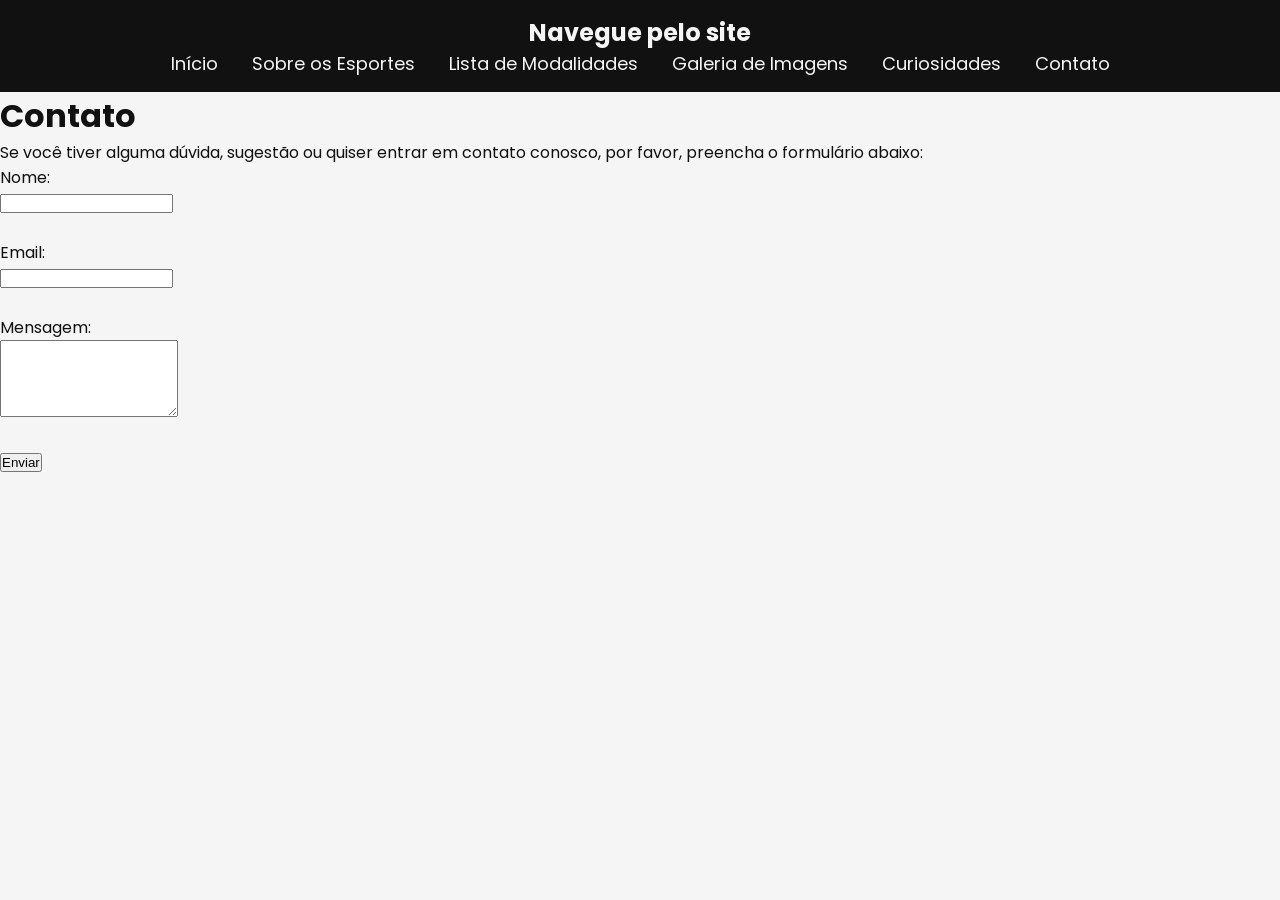
==== contato.html @ bbb94e2d "TESTE 1 Mandei todos os arquivos da primeira versão" ====
<!DOCTYPE html>
<html lang="pt-BR">
<head>
    <meta charset="UTF-8">
    <meta name="viewport" content="width=device-width, initial-scale=1.0">
    <title>Contato - Esportes: Saúde e Lazer</title>
    <link rel="stylesheet" href="styles/index.css">
</head>
<body>
    <nav id="menu">
        <h2>Navegue pelo site</h2>
        <a href="index.html">Início</a>
        <a href="sobre.html">Sobre os Esportes</a>
        <a href="#lista">Lista de Modalidades</a>
        <a href="galeria.html">Galeria de Imagens</a>
        <a href="curiosidades.html">Curiosidades</a>
        <a href="contato.html">Contato</a>
    </nav>

    <div class="principal">
        <h1>Contato</h1>
        <p>Se você tiver alguma dúvida, sugestão ou quiser entrar em contato conosco, por favor, preencha o formulário abaixo:</p>

        <form action="enviar_contato.php" method="post">
            <label for="nome">Nome:</label><br>
            <input type="text" id="nome" name="nome" required><br><br>

            <label for="email">Email:</label><br>
            <input type="email" id="email" name="email" required><br><br>

            <label for="mensagem">Mensagem:</label><br>
            <textarea id="mensagem" name="mensagem" rows="5" required></textarea><br><br>

            <input type="submit" value="Enviar">
        </form>

    </div>
</body>
</html>
---- styles/index.css ----
@import url('https://fonts.googleapis.com/css2?family=Poppins:ital,wght@0,100;0,200;0,300;0,400;0,500;0,600;0,700;0,800;0,900;1,100;1,200;1,300;1,400;1,500;1,600;1,700;1,800;1,900&display=swap');

:root {
    --cor1: #111111;
    --cor2: #222222;
    --cor3: #00C853;
    --cor4: #00E5FF;
    --cor5: #F5F5F5;
    --cor6: #FFB300;
}

* {
    margin: 0;
    padding: 0;
    box-sizing: border-box;
}

body {
    font-family: 'Poppins', sans-serif;
    background-color: var(--cor5);
    color: var(--cor1);
}

#menu {
    background-color: var(--cor1);
    color: var(--cor5);
    text-align: center;
    padding: 15px 0;
}
#menu a {
    color: var(--cor5);
    text-decoration: none;
    margin: 0 15px;
    font-size: 18px;
}

#menu a:hover {
    color: var(--cor3);
}  
ul {
    list-style: none;
}

#rodape {
    background-color: var(--cor1);
    color: var(--cor5);
    text-align: center;
    padding: 20px;
    margin-top: 30px;
}

.titulo-rodape {
    font-size: 20px;
    margin-bottom: 8px;
    font-weight: 600;
}

.texto-rodape {
    font-size: 14px;
    margin-bottom: 8px;
}

.copyright {
    font-size: 13px;
    opacity: 0.8;
}
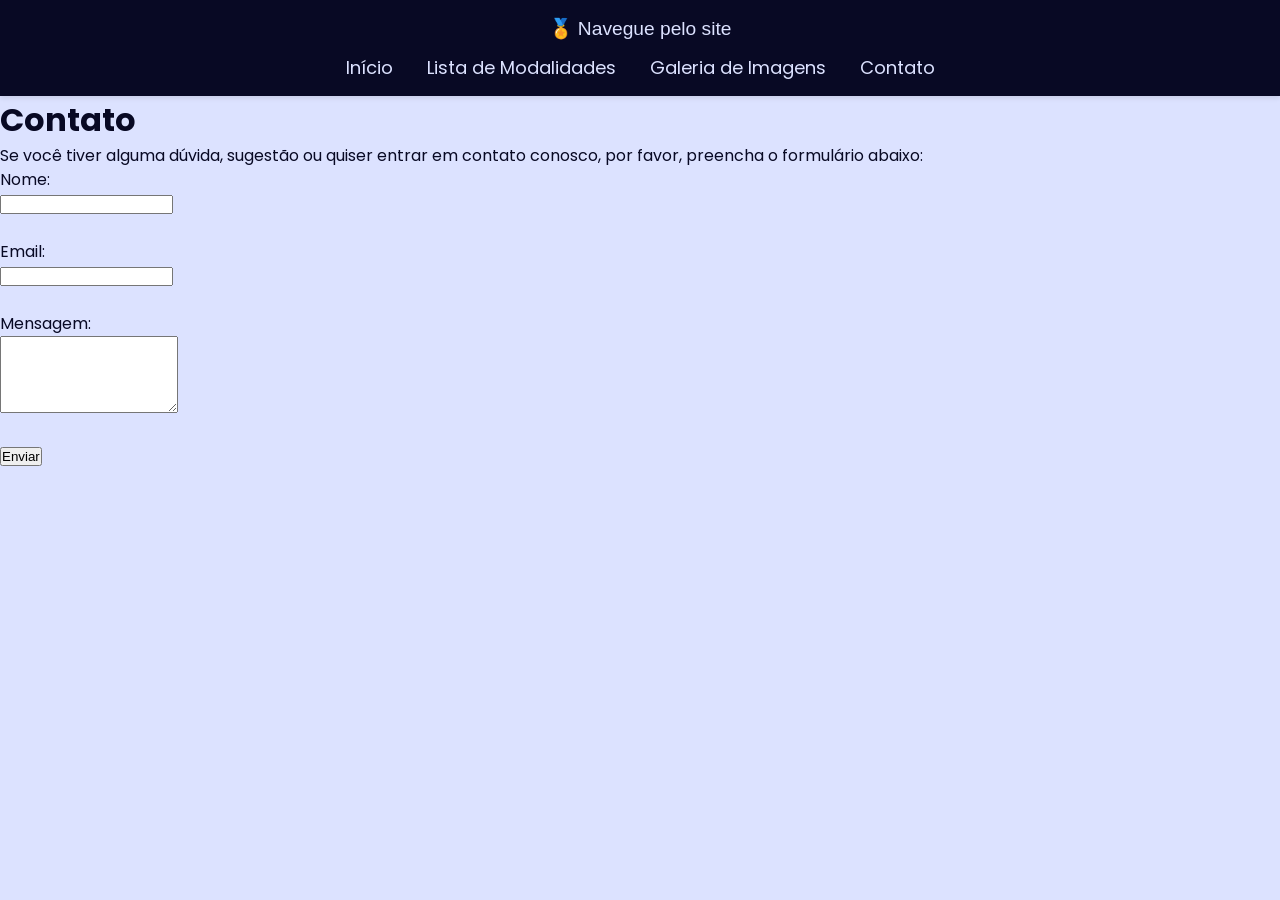
==== commit 89ac7f2d: "adicionei coisas novas  ggdgdg" ====
--- a/contato.html
+++ b/contato.html
@@ -1,25 +1,26 @@
 <!DOCTYPE html>
 <html lang="pt-BR">
+
 <head>
     <meta charset="UTF-8">
     <meta name="viewport" content="width=device-width, initial-scale=1.0">
     <title>Contato - Esportes: Saúde e Lazer</title>
     <link rel="stylesheet" href="styles/index.css">
 </head>
+
 <body>
     <nav id="menu">
-        <h2>Navegue pelo site</h2>
+        <h2>🏅 Navegue pelo site</h2>
         <a href="index.html">Início</a>
-        <a href="sobre.html">Sobre os Esportes</a>
-        <a href="#lista">Lista de Modalidades</a>
+        <a href="index.html#lista">Lista de Modalidades</a>
         <a href="galeria.html">Galeria de Imagens</a>
-        <a href="curiosidades.html">Curiosidades</a>
         <a href="contato.html">Contato</a>
     </nav>
 
     <div class="principal">
         <h1>Contato</h1>
-        <p>Se você tiver alguma dúvida, sugestão ou quiser entrar em contato conosco, por favor, preencha o formulário abaixo:</p>
+        <p>Se você tiver alguma dúvida, sugestão ou quiser entrar em contato conosco, por favor, preencha o formulário
+            abaixo:</p>
 
         <form action="enviar_contato.php" method="post">
             <label for="nome">Nome:</label><br>
@@ -36,4 +37,5 @@
 
     </div>
 </body>
+
 </html>
--- a/styles/index.css
+++ b/styles/index.css
@@ -1,12 +1,15 @@
 @import url('https://fonts.googleapis.com/css2?family=Poppins:ital,wght@0,100;0,200;0,300;0,400;0,500;0,600;0,700;0,800;0,900;1,100;1,200;1,300;1,400;1,500;1,600;1,700;1,800;1,900&display=swap');
 
 :root {
-    --cor1: #111111;
-    --cor2: #222222;
-    --cor3: #00C853;
-    --cor4: #00E5FF;
-    --cor5: #F5F5F5;
-    --cor6: #FFB300;
+    --cor1: rgb(8, 9, 36);
+    --cor2: rgb(24, 27, 65);
+    --cor3: rgb(45, 53, 105);
+    --cor4: rgb(255, 190, 118);
+    --cor5: rgb(255, 225, 200);
+    --cor6: rgb(165, 178, 245);
+    --cor7: rgb(220, 226, 255);
+    --container-max: 1200px;
+    --transition-padrao: all 0.3s ease;
 }
 
 * {
@@ -17,50 +20,269 @@
 
 body {
     font-family: 'Poppins', sans-serif;
-    background-color: var(--cor5);
-    color: var(--cor1);
+    background-color: var(--cor7);
+    color: var(--cor1);
+    line-height: 1.5;
+}
+
+.container {
+    max-width: var(--container-max);
+    margin: 0 auto;
+    padding: 0 20px;
 }
 
 #menu {
     background-color: var(--cor1);
-    color: var(--cor5);
+    color: var(--cor7);
     text-align: center;
     padding: 15px 0;
-}
+    position: sticky;
+    top: 0;
+    z-index: 100;
+    box-shadow: 0 2px 5px rgba(0, 0, 0, 0.1);
+}
+
+#menu h2 {
+    font-size: 1.2rem;
+    margin-bottom: 10px;
+    font-weight: 500;
+}
+
 #menu a {
-    color: var(--cor5);
+    color: var(--cor7);
     text-decoration: none;
     margin: 0 15px;
     font-size: 18px;
+    display: inline-block;
+    transition: var(--transition-padrao);
 }
 
 #menu a:hover {
+    color: var(--cor4);
+}
+
+#menu a:focus {
+    outline: 2px solid var(--cor4);
+    outline-offset: 4px;
+    border-radius: 4px;
+}
+
+#topo {
+    text-align: center;
+    padding: 40px 20px 20px;
+    background: linear-gradient(135deg, var(--cor2), var(--cor1));
+    color: white;
+    margin-bottom: 30px;
+    border-radius: 0 0 30px 30px;
+}
+
+#topo h1 {
+    font-size: 2.2rem;
+    margin-bottom: 12px;
+}
+
+#topo p {
+    font-size: 1.2rem;
+    max-width: 700px;
+    margin: 0 auto;
+    opacity: 0.9;
+}
+
+#conteudo-principal h2 {
+    color: var(--cor1);
+    border-left: 5px solid var(--cor4);
+    padding-left: 15px;
+    margin: 30px 0 20px;
+}
+
+.destaque {
+    font-weight: 700;
     color: var(--cor3);
-}  
-ul {
+    background-color: var(--cor4);
+    padding: 2px 6px;
+    border-radius: 12px;
+}
+
+.imagem-principal {
+    max-width: 100%;
+    height: auto;
+    border-radius: 20px;
+    margin: 30px 0;
+    box-shadow: 0 8px 20px rgba(0, 0, 0, 0.1);
+    display: block;
+    background: linear-gradient(135deg, var(--cor3), var(--cor2));
+    min-height: 200px;
+    object-fit: cover;
+}
+
+#conteudo-principal h3 {
+    margin: 40px 0 20px;
+    font-size: 1.8rem;
+}
+
+.grid-lista {
+    display: grid;
+    grid-template-columns: repeat(auto-fill, minmax(200px, 1fr));
+    gap: 15px;
+    list-style-position: inside;
+    padding: 0;
+    margin-bottom: 40px;
+}
+
+.grid-lista li {
+    background-color: white;
+    border-radius: 40px;
+    padding: 10px 15px;
+    transition: var(--transition-padrao);
+    border: 1px solid rgba(0, 0, 0, 0.05);
+}
+
+.grid-lista li:hover {
+    transform: translateY(-3px);
+    box-shadow: 0 8px 16px rgba(0, 0, 0, 0.1);
+}
+
+.grid-lista li a {
+    text-decoration: none;
+    color: var(--cor2);
+    font-weight: 500;
+    display: block;
+}
+
+.grid-lista li a:hover {
+    color: var(--cor4);
+}
+
+#equipe {
+    background-color: var(--cor6);
+    padding: 40px 20px;
+    margin-top: 50px;
+    text-align: center;
+}
+
+#equipe h2 {
+    color: var(--cor1);
+    margin-bottom: 30px;
+    font-size: 2rem;
+}
+
+.grid-equipe {
+    display: grid;
+    grid-template-columns: repeat(auto-fit, minmax(220px, 1fr));
+    gap: 25px;
+    max-width: 1000px;
+    margin: 0 auto;
     list-style: none;
+}
+
+.grid-equipe li {
+    background-color: white;
+    border-radius: 20px;
+    padding: 20px 10px;
+    transition: var(--transition-padrao);
+    box-shadow: 0 4px 12px rgba(0, 0, 0, 0.05);
+}
+
+.grid-equipe li:hover {
+    transform: translateY(-6px);
+    background-color: var(--cor4);
+}
+
+.grid-equipe li a {
+    text-decoration: none;
+    font-weight: 600;
+    color: var(--cor1);
+    font-size: 1.1rem;
+}
+
+.grid-equipe li a:hover {
+    color: var(--cor2);
 }
 
 #rodape {
     background-color: var(--cor1);
     color: var(--cor5);
     text-align: center;
-    padding: 20px;
-    margin-top: 30px;
+    padding: 40px 20px;
+    margin-top: 0;
 }
 
 .titulo-rodape {
-    font-size: 20px;
-    margin-bottom: 8px;
+    font-size: 1.5rem;
+    margin-bottom: 12px;
     font-weight: 600;
 }
 
 .texto-rodape {
-    font-size: 14px;
-    margin-bottom: 8px;
+    font-size: 1rem;
+    margin-bottom: 12px;
+    max-width: 500px;
+    margin-left: auto;
+    margin-right: auto;
 }
 
 .copyright {
-    font-size: 13px;
+    font-size: 0.85rem;
     opacity: 0.8;
+    margin-top: 20px;
+    border-top: 1px solid rgba(255, 255, 255, 0.2);
+    display: inline-block;
+    padding-top: 20px;
+}
+
+@media (max-width: 768px) {
+    #menu a {
+        display: block;
+        margin: 8px 0;
+        padding: 6px;
+    }
+
+    #menu h2 {
+        font-size: 1rem;
+    }
+
+    #topo h1 {
+        font-size: 1.8rem;
+    }
+
+    #topo p {
+        font-size: 1rem;
+    }
+
+    .grid-lista {
+        grid-template-columns: 1fr;
+        gap: 10px;
+    }
+
+    .grid-equipe {
+        grid-template-columns: 1fr;
+        gap: 15px;
+    }
+}
+
+@media (max-width: 480px) {
+    body {
+        font-size: 14px;
+    }
+
+    #menu a {
+        font-size: 16px;
+    }
+
+    .titulo-rodape {
+        font-size: 1.2rem;
+    }
+
+    .imagem-principal {
+        border-radius: 12px;
+    }
+}
+
+html {
+    scroll-behavior: smooth;
+}
+
+::selection {
+    background-color: var(--cor4);
+    color: var(--cor1);
 }
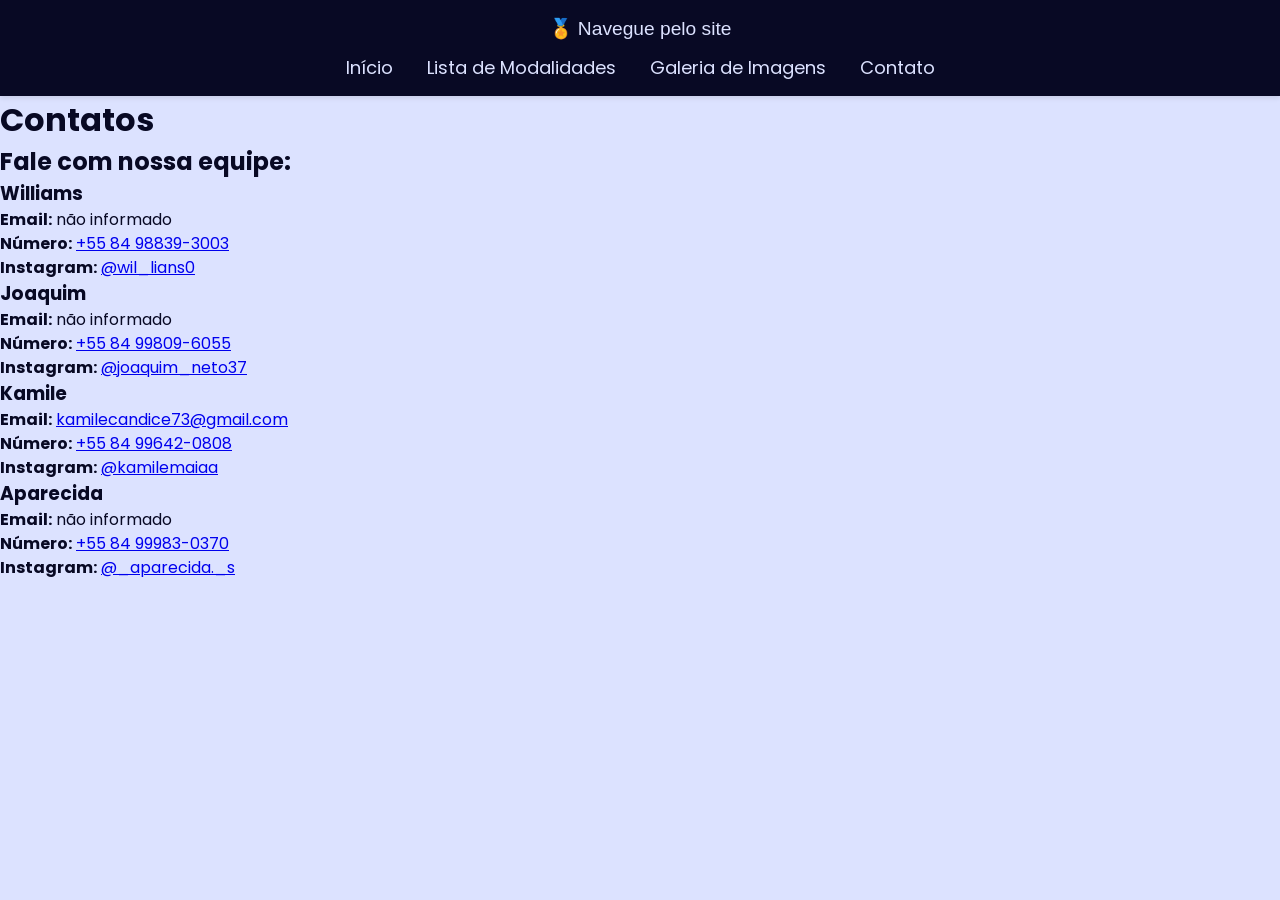
==== commit c32b5384: "Atualizar o contato.html" ====
--- a/contato.html
+++ b/contato.html
@@ -17,25 +17,35 @@
         <a href="contato.html">Contato</a>
     </nav>
 
-    <div class="principal">
-        <h1>Contato</h1>
-        <p>Se você tiver alguma dúvida, sugestão ou quiser entrar em contato conosco, por favor, preencha o formulário
-            abaixo:</p>
+    <h1>Contatos</h1>
+    <h2>Fale com nossa equipe:</h2>
 
-        <form action="enviar_contato.php" method="post">
-            <label for="nome">Nome:</label><br>
-            <input type="text" id="nome" name="nome" required><br><br>
+    <h3>Williams</h3>
+    <ul>
+        <li><strong>Email:</strong> não informado</li>
+        <li><strong>Número:</strong> <a href="https://wa.me/5584988393003">+55 84 98839-3003</a></li>
+        <li><strong>Instagram:</strong> <a href="https://instagram.com/wil_lians0" target="_blank" rel="noopener noreferrer">@wil_lians0</a></li>
+    </ul>
 
-            <label for="email">Email:</label><br>
-            <input type="email" id="email" name="email" required><br><br>
+    <h3>Joaquim</h3>
+    <ul>
+        <li><strong>Email:</strong> não informado</li>
+        <li><strong>Número:</strong> <a href="https://wa.me/5584998096055">+55 84 99809-6055</a></li>
+        <li><strong>Instagram:</strong> <a href="https://instagram.com/joaquim_neto37" target="_blank" rel="noopener noreferrer">@joaquim_neto37</a></li>
+    </ul>
 
-            <label for="mensagem">Mensagem:</label><br>
-            <textarea id="mensagem" name="mensagem" rows="5" required></textarea><br><br>
+    <h3>Kamile</h3>
+    <ul>
+        <li><strong>Email:</strong> <a href="mailto:kamilecandice73@gmail.com">kamilecandice73@gmail.com</a></li>
+        <li><strong>Número:</strong> <a href="https://wa.me/5584996420808">+55 84 99642-0808</a></li>
+        <li><strong>Instagram:</strong> <a href="https://instagram.com/kamilemaiaa" target="_blank" rel="noopener noreferrer">@kamilemaiaa</a></li>
+    </ul>
 
-            <input type="submit" value="Enviar">
-        </form>
-
-    </div>
+    <h3>Aparecida</h3>
+    <ul>
+        <li><strong>Email:</strong> não informado</li>
+        <li><strong>Número:</strong> <a href="https://wa.me/5584999830370">+55 84 99983-0370</a></li>
+        <li><strong>Instagram:</strong> <a href="https://instagram.com/_aparecida._s" target="_blank" rel="noopener noreferrer">@_aparecida._s</a></li>
+    </ul>
 </body>
-
 </html>
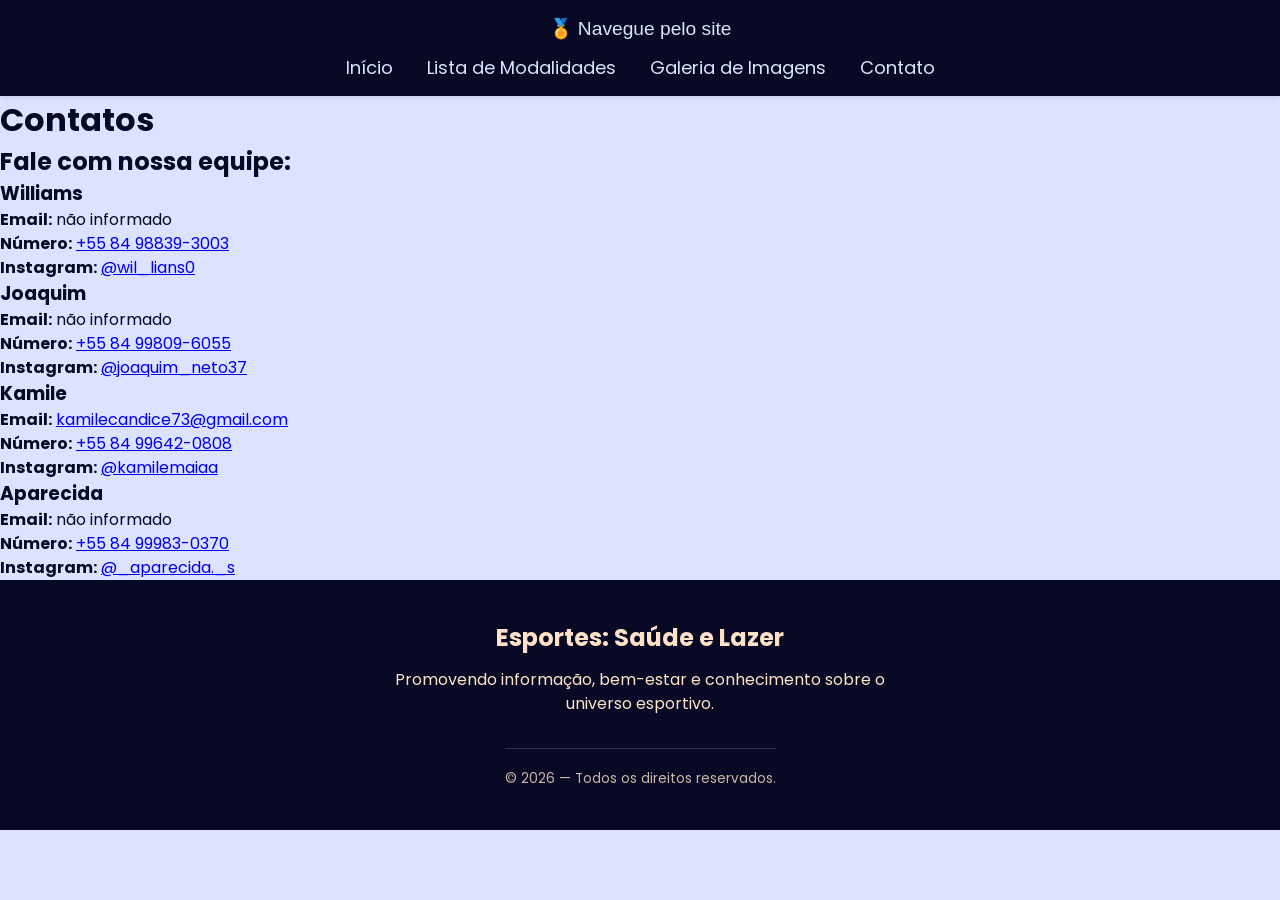
==== commit 5f868345: "Atualizar o contato.html" ====
--- a/contato.html
+++ b/contato.html
@@ -47,5 +47,17 @@
         <li><strong>Número:</strong> <a href="https://wa.me/5584999830370">+55 84 99983-0370</a></li>
         <li><strong>Instagram:</strong> <a href="https://instagram.com/_aparecida._s" target="_blank" rel="noopener noreferrer">@_aparecida._s</a></li>
     </ul>
+
+    <div id="rodape">
+        <p class="titulo-rodape">
+            <strong>Esportes: Saúde e Lazer</strong>
+        </p>
+        <p class="texto-rodape">
+            Promovendo informação, bem-estar e conhecimento sobre o universo esportivo.
+        </p>
+        <p class="copyright">
+            © 2026 — Todos os direitos reservados.
+        </p>
+    </div>
 </body>
 </html>
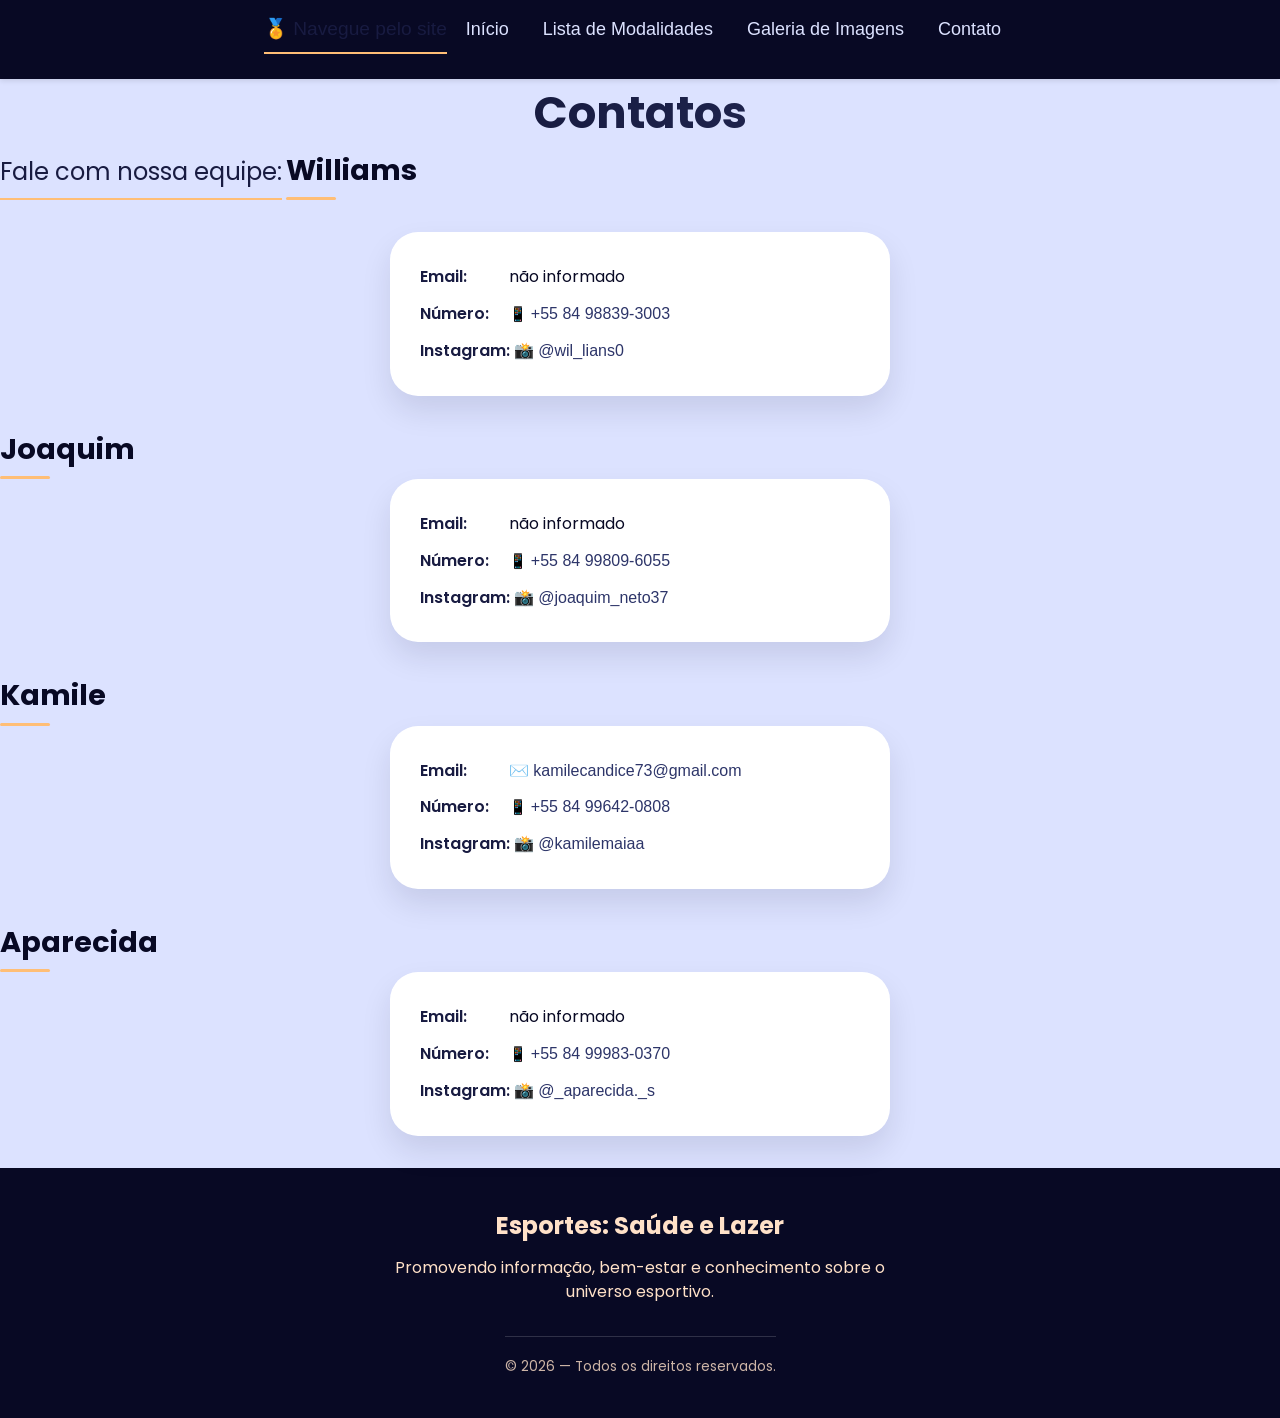
==== commit 0f7a811f: "Atualizar o contato.html" ====
--- a/contato.html
+++ b/contato.html
@@ -6,6 +6,130 @@
     <meta name="viewport" content="width=device-width, initial-scale=1.0">
     <title>Contato - Esportes: Saúde e Lazer</title>
     <link rel="stylesheet" href="styles/index.css">
+    <style>
+      h1 {
+    font-size: 2.8rem;
+    background: linear-gradient(120deg, var(--cor1), var(--cor3));
+    background-clip: text;
+    -webkit-background-clip: text;
+    color: transparent;
+    text-align: center;
+    margin-bottom: 0.2rem;
+}
+
+h2 {
+    text-align: center;
+    color: var(--cor2);
+    font-weight: 400;
+    border-bottom: 2px solid var(--cor4);
+    display: inline-block;
+    width: auto;
+    margin: 0 auto 2rem auto;
+    padding-bottom: 0.5rem;
+}
+
+h3 {
+    font-size: 1.8rem;
+    margin: 0 0 0.5rem 0;
+    color: var(--cor1);
+    position: relative;
+    display: inline-block;
+}
+
+h3::after {
+    content: '';
+    position: absolute;
+    bottom: -8px;
+    left: 0;
+    width: 50px;
+    height: 3px;
+    background: var(--cor4);
+    border-radius: 3px;
+}
+
+body > h3, body > ul {
+    max-width: 500px;
+    margin-left: auto;
+    margin-right: auto;
+}
+
+ul {
+    list-style: none;
+    padding: 1.2rem 1.8rem;
+    background: white;
+    border-radius: 28px;
+    box-shadow: 0 15px 30px rgba(8, 9, 36, 0.1);
+    transition: var(--transition-padrao);
+    margin-bottom: 2rem;
+    backdrop-filter: blur(2px);
+    border: 1px solid rgba(255, 255, 255, 0.4);
+}
+
+ul:hover {
+    transform: translateY(-5px);
+    box-shadow: 0 25px 40px rgba(8, 9, 36, 0.15);
+}
+
+li {
+    margin: 0.8rem 0;
+    display: block;
+    font-size: 1rem;
+}
+
+li strong {
+    min-width: 85px;
+    color: var(--cor2);
+    font-weight: 600;
+    display: inline-block;
+}
+
+a {
+    text-decoration: none;
+    color: var(--cor3);
+    font-weight: 500;
+    transition: var(--transition-padrao);
+    word-break: break-all;
+}
+
+li a:hover {
+    color: var(--cor4);
+    text-decoration: underline;
+    text-underline-offset: 4px;
+}
+
+a[href*="wa.me"]::before {
+    content: "📱 ";
+    font-size: 0.9rem;
+}
+
+a[href*="instagram.com"]::before {
+    content: "📸 ";
+}
+
+a[href^="mailto"]::before {
+    content: "✉️ ";
+}
+
+li:has(> strong + :not(a)) {
+    opacity: 0.85;
+}
+
+@media (max-width: 700px) {
+    h1 {
+        font-size: 2rem;
+    }
+
+    ul {
+        padding: 1rem;
+    }
+
+    li strong {
+        display: inline-block;
+        min-width: auto;
+        margin-right: 0.5rem;
+    }
+}
+</style>
 </head>
 
 <body>
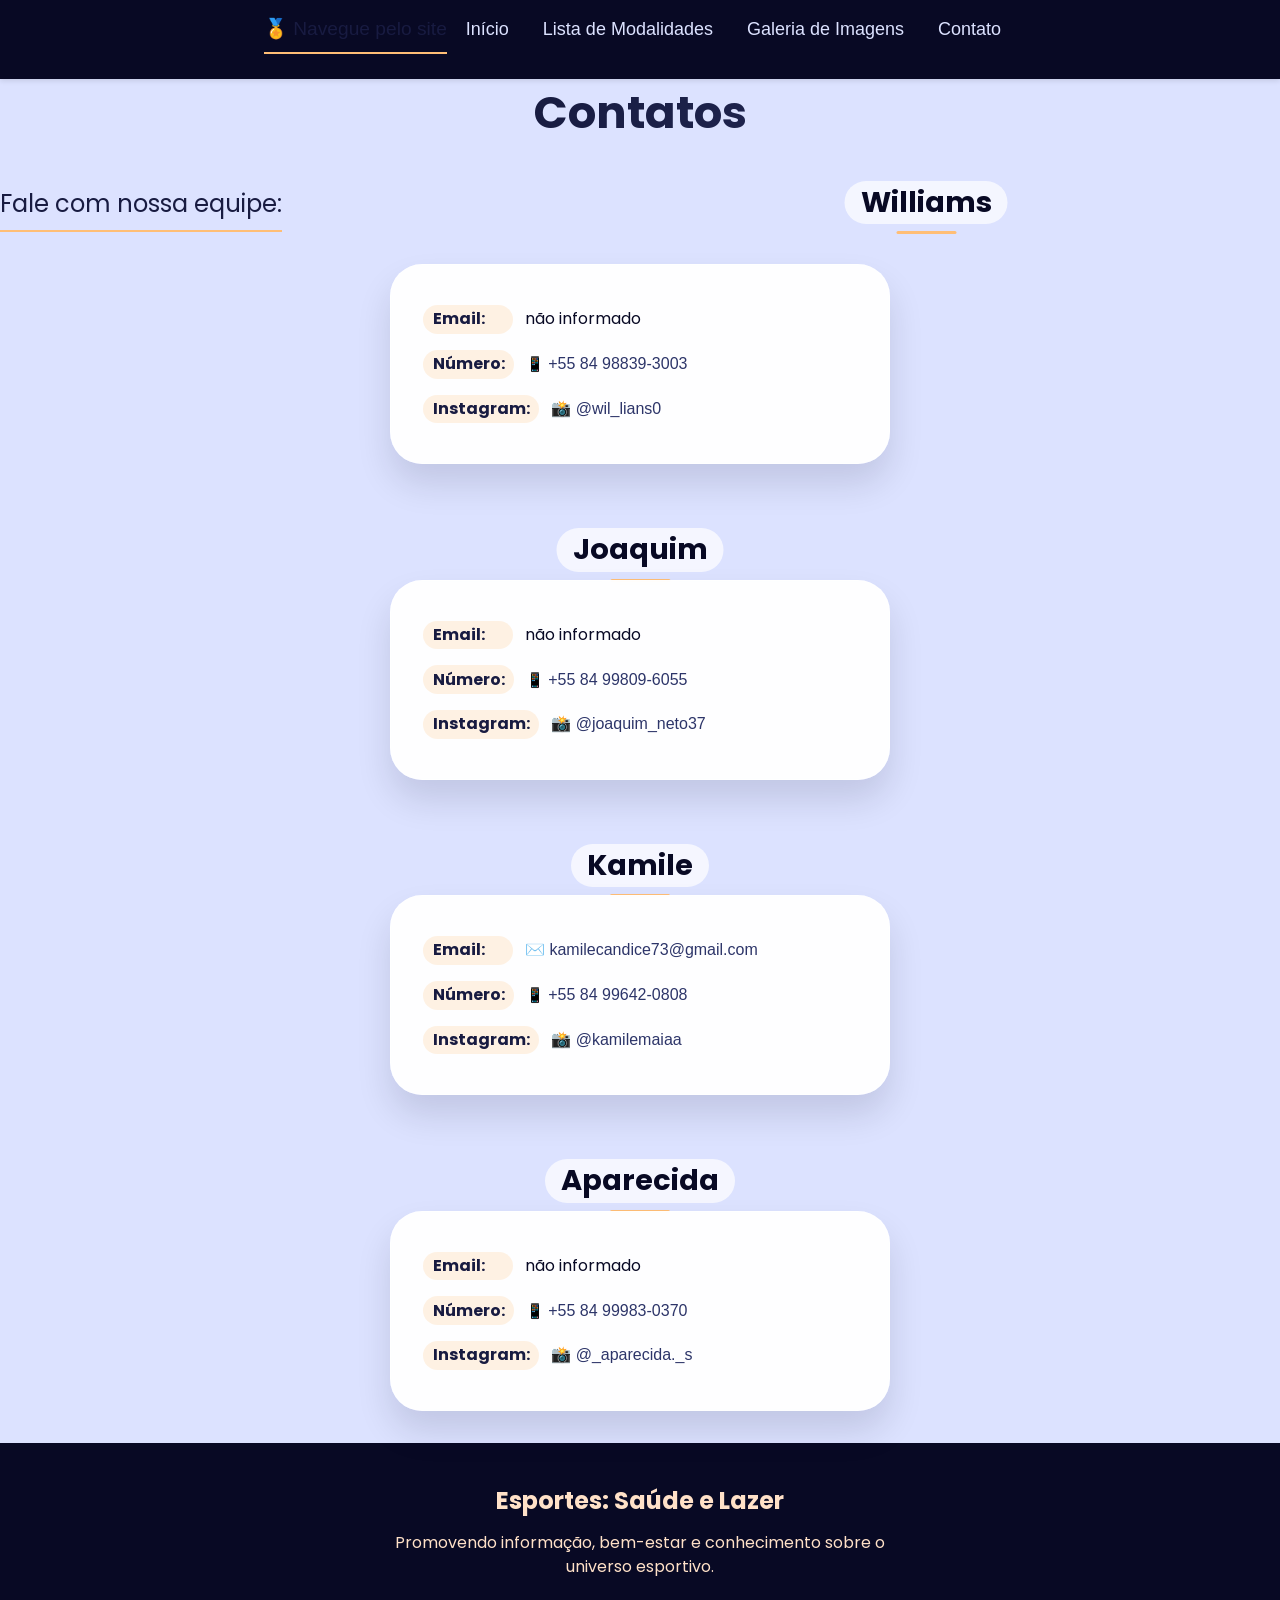
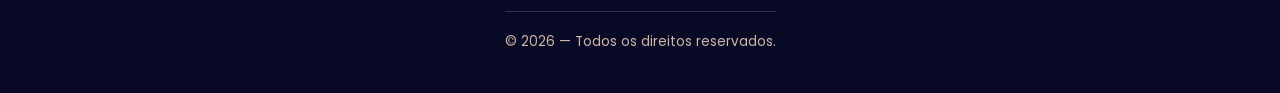
==== commit fbb48c2c: "Atualizar o contato.html" ====
--- a/contato.html
+++ b/contato.html
@@ -7,129 +7,168 @@
     <title>Contato - Esportes: Saúde e Lazer</title>
     <link rel="stylesheet" href="styles/index.css">
     <style>
-      h1 {
-    font-size: 2.8rem;
-    background: linear-gradient(120deg, var(--cor1), var(--cor3));
-    background-clip: text;
-    -webkit-background-clip: text;
-    color: transparent;
-    text-align: center;
-    margin-bottom: 0.2rem;
-}
-
-h2 {
-    text-align: center;
-    color: var(--cor2);
-    font-weight: 400;
-    border-bottom: 2px solid var(--cor4);
-    display: inline-block;
-    width: auto;
-    margin: 0 auto 2rem auto;
-    padding-bottom: 0.5rem;
-}
-
-h3 {
-    font-size: 1.8rem;
-    margin: 0 0 0.5rem 0;
-    color: var(--cor1);
-    position: relative;
-    display: inline-block;
-}
-
-h3::after {
-    content: '';
-    position: absolute;
-    bottom: -8px;
-    left: 0;
-    width: 50px;
-    height: 3px;
-    background: var(--cor4);
-    border-radius: 3px;
-}
-
-body > h3, body > ul {
-    max-width: 500px;
-    margin-left: auto;
-    margin-right: auto;
-}
-
-ul {
-    list-style: none;
-    padding: 1.2rem 1.8rem;
-    background: white;
-    border-radius: 28px;
-    box-shadow: 0 15px 30px rgba(8, 9, 36, 0.1);
-    transition: var(--transition-padrao);
-    margin-bottom: 2rem;
-    backdrop-filter: blur(2px);
-    border: 1px solid rgba(255, 255, 255, 0.4);
-}
-
-ul:hover {
-    transform: translateY(-5px);
-    box-shadow: 0 25px 40px rgba(8, 9, 36, 0.15);
-}
-
-li {
-    margin: 0.8rem 0;
-    display: block;
-    font-size: 1rem;
-}
-
-li strong {
-    min-width: 85px;
-    color: var(--cor2);
-    font-weight: 600;
-    display: inline-block;
-}
-
-a {
-    text-decoration: none;
-    color: var(--cor3);
-    font-weight: 500;
-    transition: var(--transition-padrao);
-    word-break: break-all;
-}
-
-li a:hover {
-    color: var(--cor4);
-    text-decoration: underline;
-    text-underline-offset: 4px;
-}
-
-a[href*="wa.me"]::before {
-    content: "📱 ";
-    font-size: 0.9rem;
-}
-
-a[href*="instagram.com"]::before {
-    content: "📸 ";
-}
-
-a[href^="mailto"]::before {
-    content: "✉️ ";
-}
-
-li:has(> strong + :not(a)) {
-    opacity: 0.85;
-}
-
-@media (max-width: 700px) {
-    h1 {
-        font-size: 2rem;
-    }
-
-    ul {
-        padding: 1rem;
-    }
-
-    li strong {
-        display: inline-block;
-        min-width: auto;
-        margin-right: 0.5rem;
-    }
-}
-</style>
+        h1 {
+            font-size: 2.8rem;
+            background: linear-gradient(120deg, var(--cor1), var(--cor3));
+            background-clip: text;
+            -webkit-background-clip: text;
+            color: transparent;
+            text-align: center;
+            margin: 0 0 0.2rem 0;
+            padding: 0 1rem;
+        }
+
+        h2 {
+            text-align: center;
+            color: var(--cor2);
+            font-weight: 400;
+            border-bottom: 2px solid var(--cor4);
+            display: inline-block;
+            width: auto;
+            margin: 0 auto 2rem auto;
+            padding-bottom: 0.5rem;
+        }
+
+        h3 {
+            font-size: 1.8rem;
+            margin: 2rem 0 0.5rem 0;
+            color: var(--cor1);
+            position: relative;
+            display: inline-block;
+            left: 50%;
+            transform: translateX(-50%);
+            text-align: center;
+            background: rgba(255, 255, 255, 0.7);
+            padding: 0 1rem;
+            border-radius: 40px;
+        }
+
+        h3::after {
+            content: '';
+            position: absolute;
+            bottom: -10px;
+            left: 50%;
+            transform: translateX(-50%);
+            width: 60px;
+            height: 3px;
+            background: var(--cor4);
+            border-radius: 3px;
+        }
+
+        ul {
+            list-style: none;
+            padding: 1.5rem 2rem;
+            background: rgba(255, 255, 255, 0.95);
+            border-radius: 32px;
+            box-shadow: 0 20px 35px rgba(8, 9, 36, 0.12);
+            transition: all 0.3s ease;
+            margin: 0 auto 2rem auto;
+            max-width: 500px;
+            width: 90%;
+            backdrop-filter: blur(4px);
+            border: 1px solid rgba(255, 255, 255, 0.6);
+        }
+
+        ul:hover {
+            transform: translateY(-6px);
+            box-shadow: 0 28px 40px rgba(8, 9, 36, 0.2);
+            background: white;
+        }
+
+        li {
+            margin: 1rem 0;
+            display: block;
+            font-size: 1rem;
+            line-height: 1.4;
+            word-break: break-word;
+        }
+
+        li strong {
+            min-width: 90px;
+            color: var(--cor2);
+            font-weight: 700;
+            display: inline-block;
+            background: rgba(255, 190, 118, 0.2);
+            padding: 0.2rem 0.6rem;
+            border-radius: 20px;
+            margin-right: 0.5rem;
+        }
+
+        a {
+            text-decoration: none;
+            color: var(--cor3);
+            font-weight: 500;
+            transition: all 0.2s ease;
+            word-break: break-all;
+        }
+
+        li a:hover {
+            color: var(--cor4);
+            text-decoration: underline;
+            text-underline-offset: 4px;
+        }
+
+        a[href*="wa.me"]::before {
+            content: "📱 ";
+            font-size: 0.9rem;
+        }
+
+        a[href*="instagram.com"]::before {
+            content: "📸 ";
+        }
+
+        a[href^="mailto"]::before {
+            content: "✉️ ";
+        }
+
+        li:has(> strong + :not(a)) {
+            opacity: 0.85;
+        }
+
+        @media (max-width: 700px) {
+            h1 {
+                font-size: 2rem;
+            }
+
+            h2 {
+                font-size: 1.3rem;
+                margin-bottom: 1.5rem;
+            }
+
+            h3 {
+                font-size: 1.5rem;
+                margin-top: 1.5rem;
+            }
+
+            ul {
+                width: 85%;
+                padding: 1.2rem;
+            }
+
+            li strong {
+                display: inline-block;
+                min-width: auto;
+                margin-right: 0.8rem;
+                margin-bottom: 0.2rem;
+            }
+
+            li {
+                margin: 0.9rem 0;
+            }
+        }
+
+        @media (max-width: 480px) {
+            ul {
+                width: 92%;
+                padding: 1rem;
+            }
+
+            li strong {
+                display: block;
+                margin-bottom: 0.3rem;
+            }
+        }
+    </style>
 </head>
 
 <body>
@@ -144,7 +183,7 @@
     <h1>Contatos</h1>
     <h2>Fale com nossa equipe:</h2>
 
-    <h3>Williams</h3>
+    <h3>Williams</h3><br>
     <ul>
         <li><strong>Email:</strong> não informado</li>
         <li><strong>Número:</strong> <a href="https://wa.me/5584988393003">+55 84 98839-3003</a></li>
@@ -184,4 +223,5 @@
         </p>
     </div>
 </body>
+
 </html>
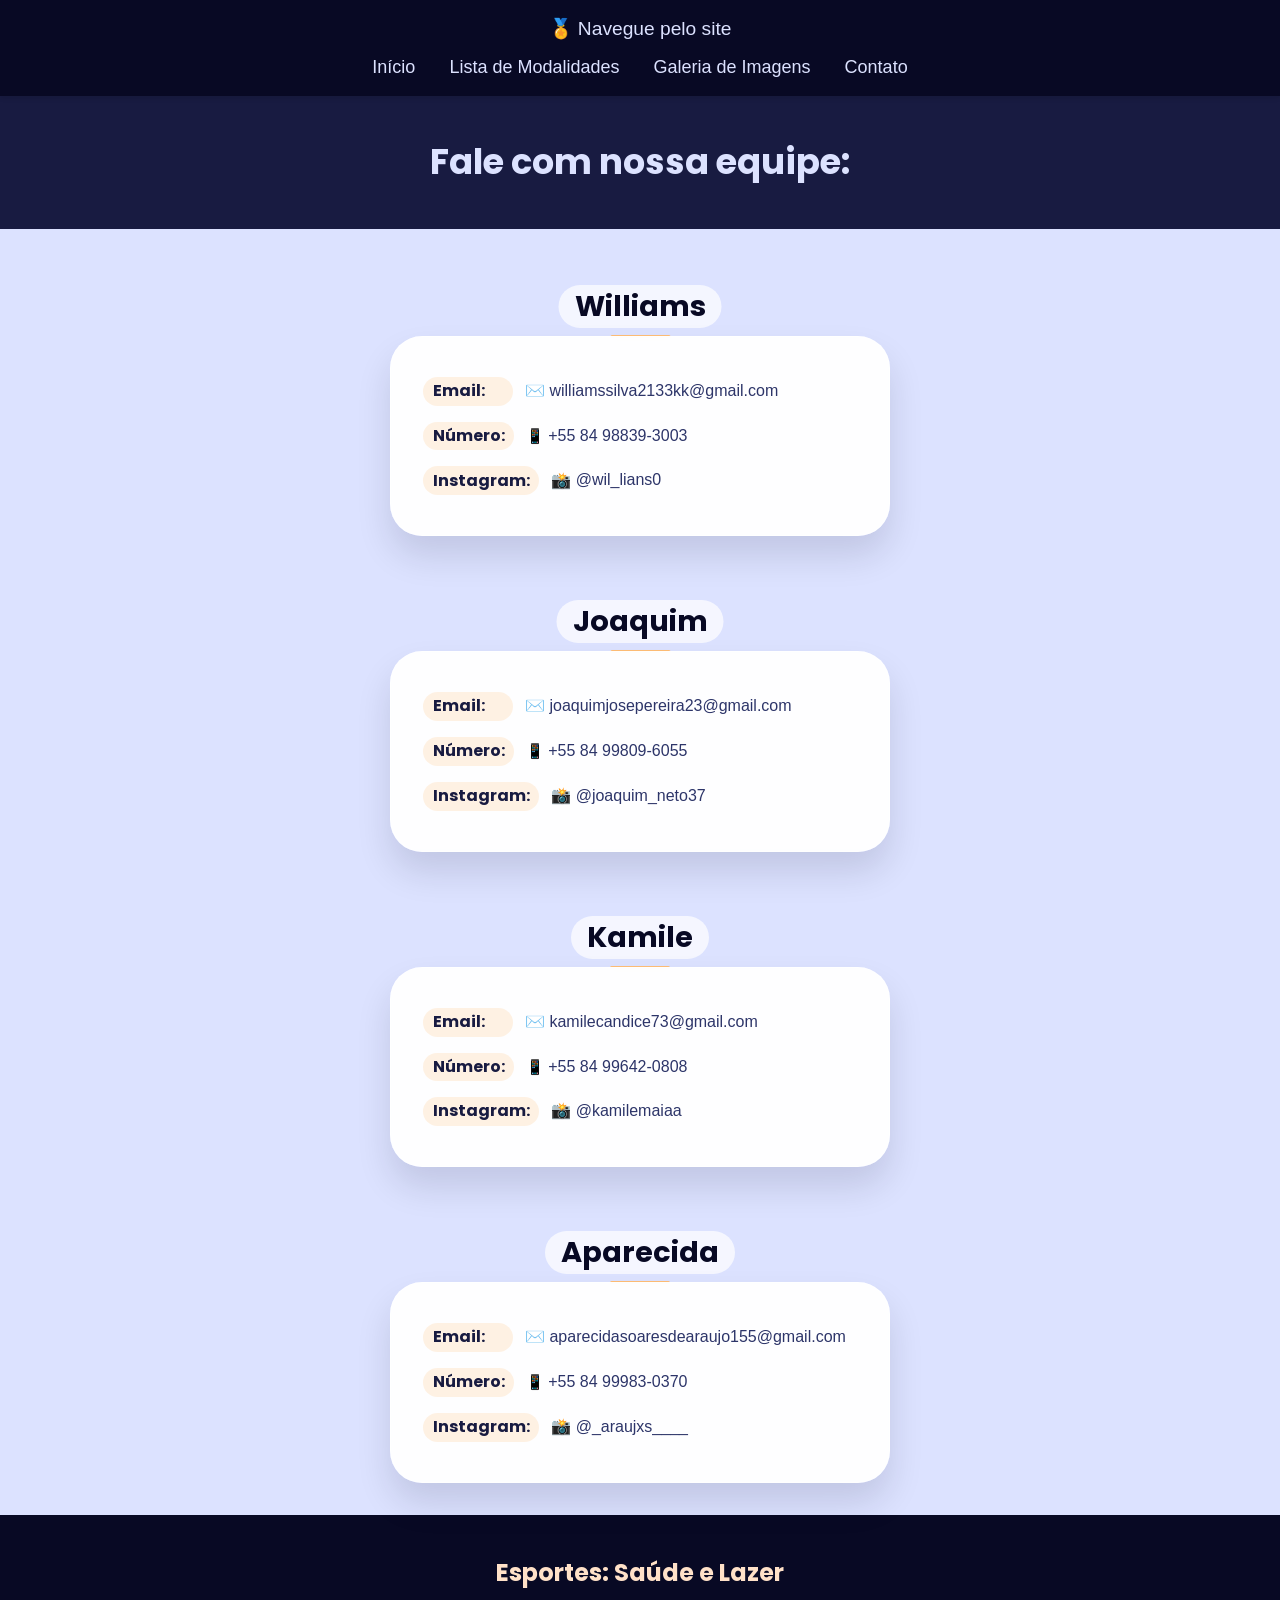
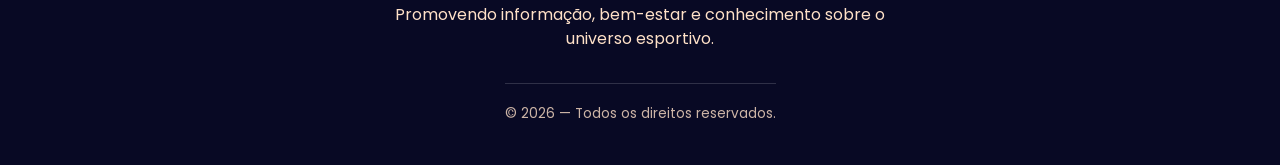
==== commit dbe2256b: "add favicon" ====
--- a/contato.html
+++ b/contato.html
@@ -6,29 +6,15 @@
     <meta name="viewport" content="width=device-width, initial-scale=1.0">
     <title>Contato - Esportes: Saúde e Lazer</title>
     <link rel="stylesheet" href="styles/index.css">
+    <link rel="shortcut icon" href="img/favicon.ico" type="image/x-icon">
     <style>
-        h1 {
-            font-size: 2.8rem;
-            background: linear-gradient(120deg, var(--cor1), var(--cor3));
-            background-clip: text;
-            -webkit-background-clip: text;
-            color: transparent;
+        #equipe {
+            font-size: 2.2rem;
+            margin: 0px;
+            color: var(--cor7);
+            background-color: var(--cor2);
             text-align: center;
-            margin: 0 0 0.2rem 0;
-            padding: 0 1rem;
-        }
-
-        h2 {
-            text-align: center;
-            color: var(--cor2);
-            font-weight: 400;
-            border-bottom: 2px solid var(--cor4);
-            display: inline-block;
-            width: auto;
-            margin: 0 auto 2rem auto;
-            padding-bottom: 0.5rem;
-        }
-
+        }
         h3 {
             font-size: 1.8rem;
             margin: 2rem 0 0.5rem 0;
@@ -179,20 +165,18 @@
         <a href="galeria.html">Galeria de Imagens</a>
         <a href="contato.html">Contato</a>
     </nav>
-
-    <h1>Contatos</h1>
-    <h2>Fale com nossa equipe:</h2>
-
-    <h3>Williams</h3><br>
-    <ul>
-        <li><strong>Email:</strong> não informado</li>
+    <h1 id="equipe">Fale com nossa equipe:</h1><br>
+
+    <h3>Williams</h3>
+    <ul>
+        <li><strong>Email:</strong> <a href="mailto:williamssilva2133kk@gmail.com">williamssilva2133kk@gmail.com</a></li>
         <li><strong>Número:</strong> <a href="https://wa.me/5584988393003">+55 84 98839-3003</a></li>
         <li><strong>Instagram:</strong> <a href="https://instagram.com/wil_lians0" target="_blank" rel="noopener noreferrer">@wil_lians0</a></li>
     </ul>
 
     <h3>Joaquim</h3>
     <ul>
-        <li><strong>Email:</strong> não informado</li>
+        <li><strong>Email:</strong> <a href="mailto:joaquimjosepereira23@gmail.com">joaquimjosepereira23@gmail.com</a></li>
         <li><strong>Número:</strong> <a href="https://wa.me/5584998096055">+55 84 99809-6055</a></li>
         <li><strong>Instagram:</strong> <a href="https://instagram.com/joaquim_neto37" target="_blank" rel="noopener noreferrer">@joaquim_neto37</a></li>
     </ul>
@@ -206,9 +190,9 @@
 
     <h3>Aparecida</h3>
     <ul>
-        <li><strong>Email:</strong> não informado</li>
+        <li><strong>Email:</strong> <a href="mailto:aparecidasoaresdearaujo155@gmail.com">aparecidasoaresdearaujo155@gmail.com</a></li>
         <li><strong>Número:</strong> <a href="https://wa.me/5584999830370">+55 84 99983-0370</a></li>
-        <li><strong>Instagram:</strong> <a href="https://instagram.com/_aparecida._s" target="_blank" rel="noopener noreferrer">@_aparecida._s</a></li>
+        <li><strong>Instagram:</strong> <a href="https://instagram.com/_araujxs____" target="_blank" rel="noopener noreferrer">@_araujxs____</a></li>
     </ul>
 
     <div id="rodape">
@@ -224,4 +208,4 @@
     </div>
 </body>
 
-</html>+</html>
